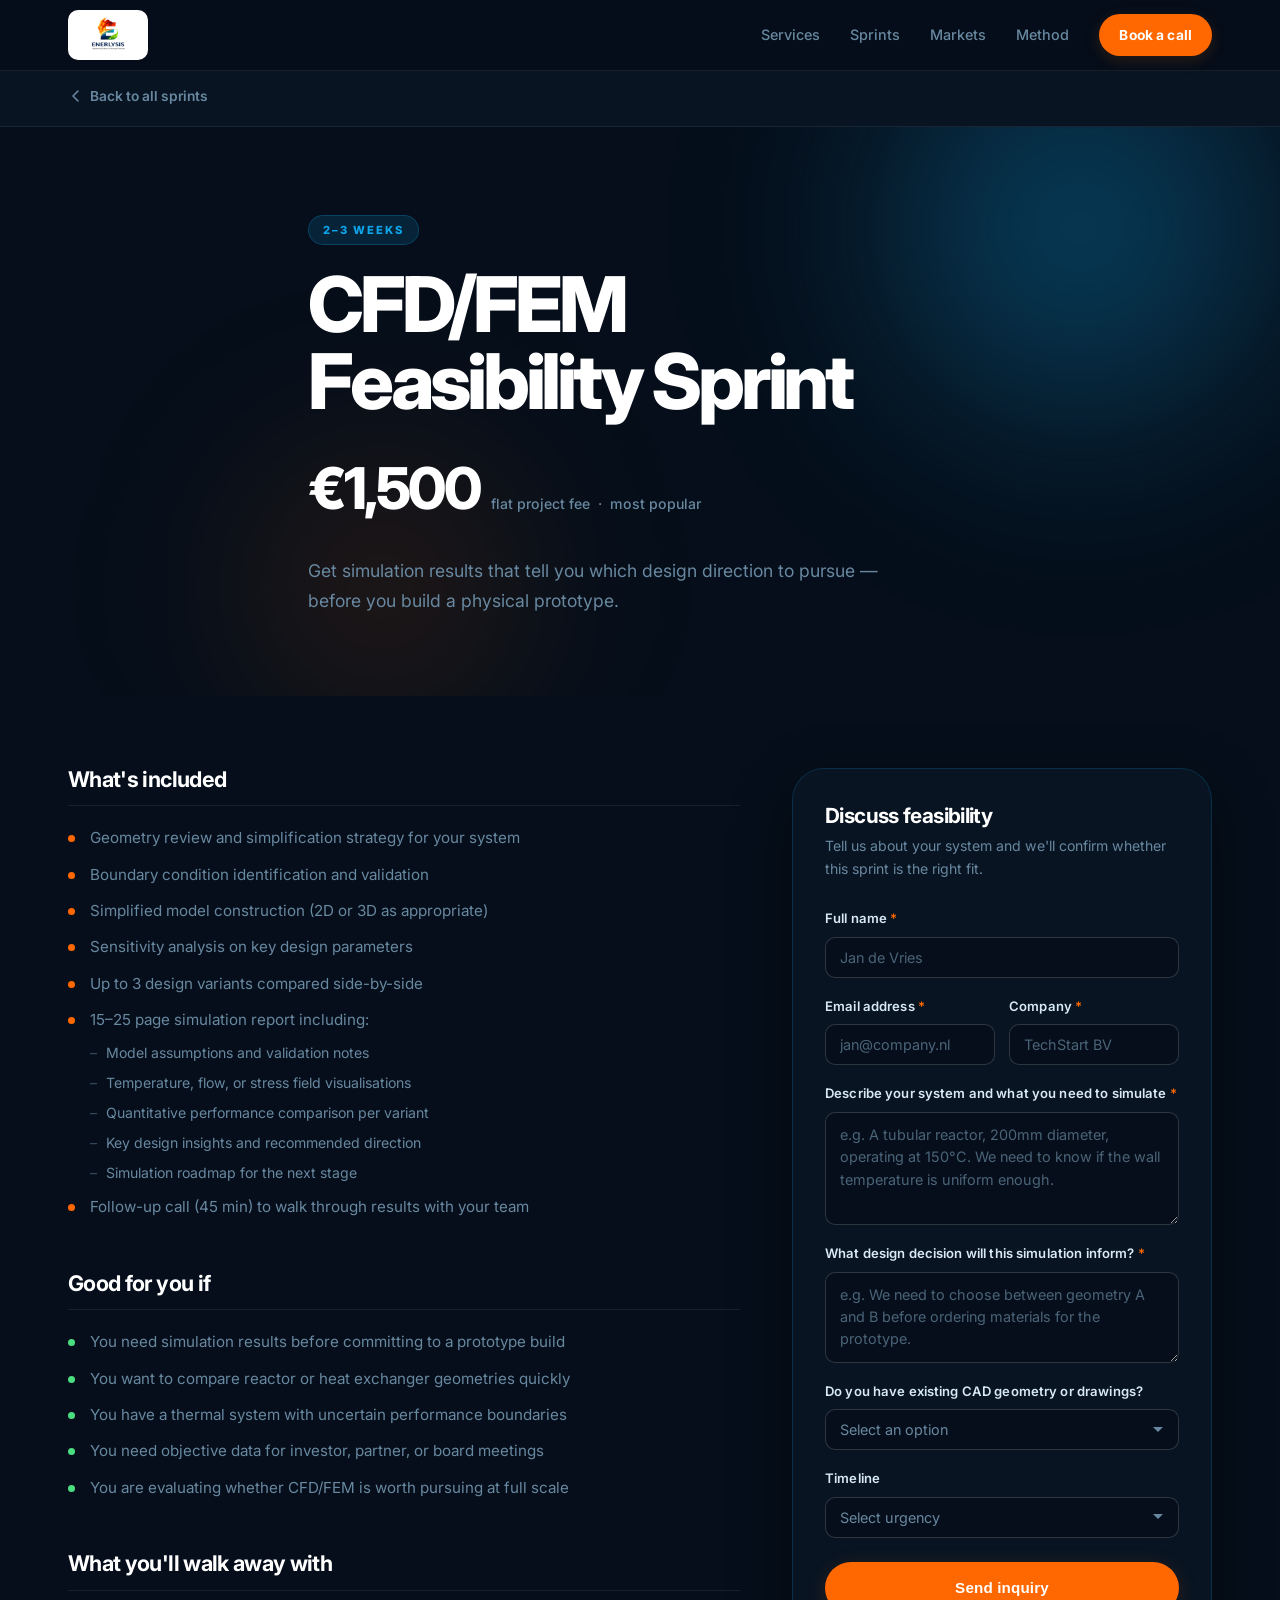
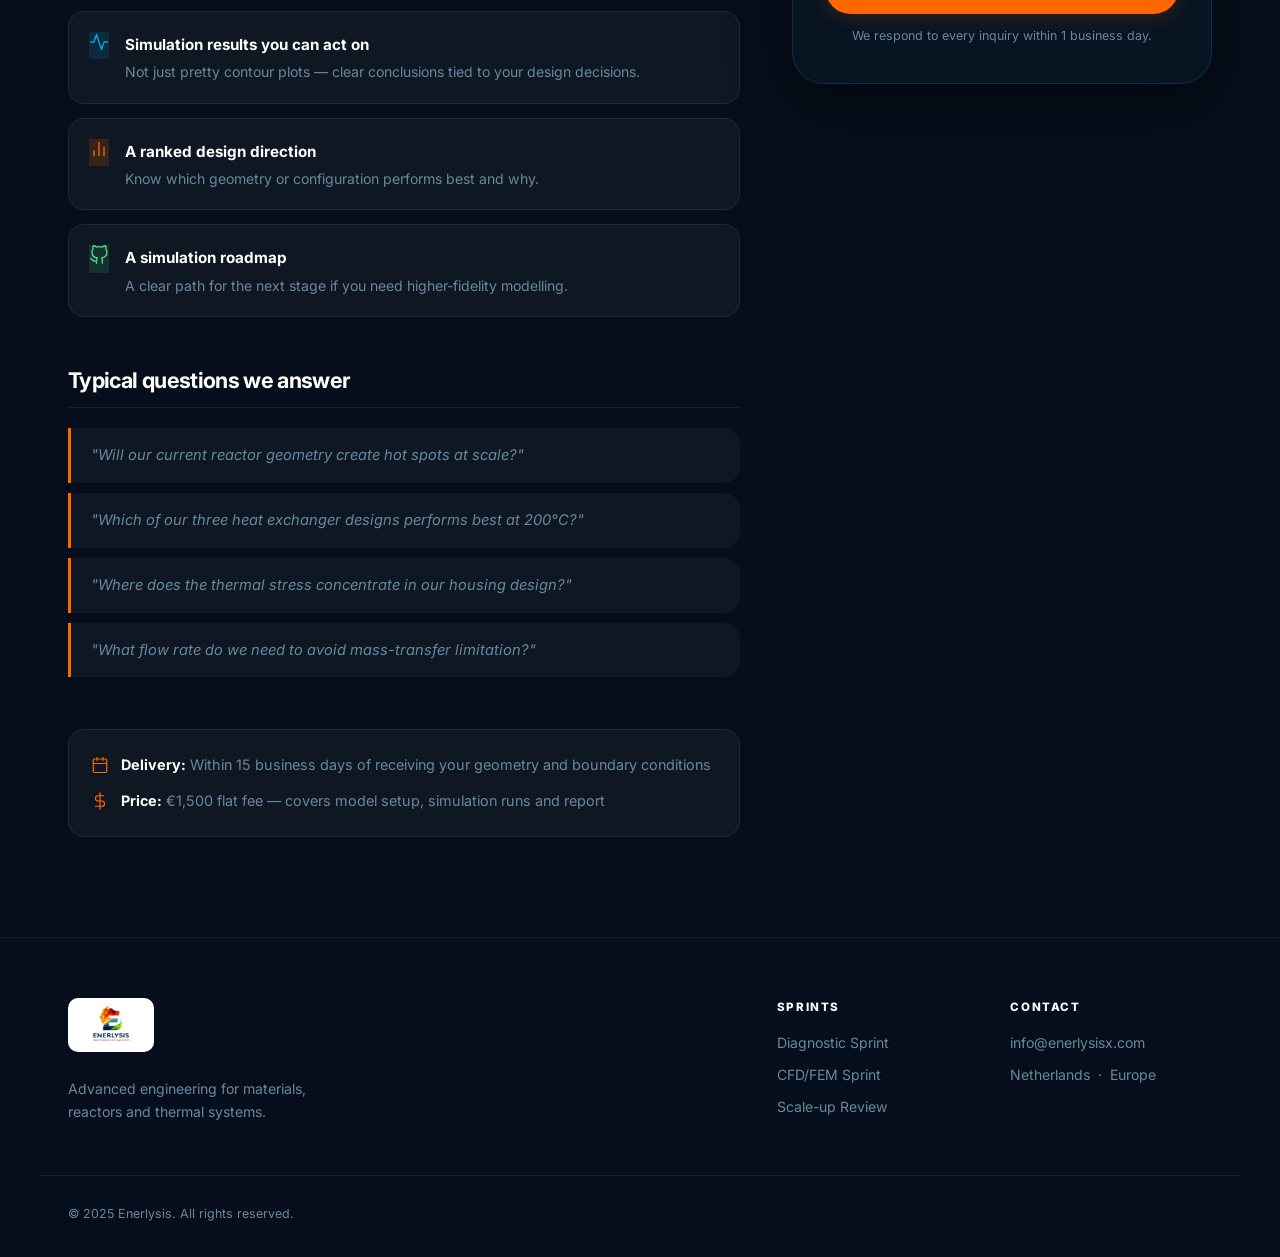
==== sprint-cfd-fem.html @ 2d47c00e "Add files via upload" ====
<!doctype html>
<html lang="en">
<head>
  <meta charset="utf-8" />
  <meta name="viewport" content="width=device-width, initial-scale=1" />
  <title>CFD/FEM Feasibility Sprint | Enerlysis</title>
  <meta name="description" content="A 2–3 week simulation sprint to evaluate your design before building a prototype. From €1,500." />
  <link rel="canonical" href="https://enerlysis.nl/sprint-cfd-fem.html" />
  <link rel="preconnect" href="https://fonts.googleapis.com">
  <link rel="preconnect" href="https://fonts.gstatic.com" crossorigin>
  <link href="https://fonts.googleapis.com/css2?family=Inter:wght@300;400;500;600;700;800;900&display=swap" rel="stylesheet">
  <link rel="stylesheet" href="styles.css" />
</head>
<body>

  <header class="site-header">
    <nav class="nav container" aria-label="Main navigation">
      <a class="brand" href="index.html" aria-label="Enerlysis home">
        <div class="brand-logo-wrap">
          <img src="logo.png" alt="Enerlysis" class="brand-logo">
        </div>
      </a>
      <button class="nav-toggle" aria-expanded="false" aria-controls="nav-links" aria-label="Toggle menu">
        <span></span><span></span><span></span>
      </button>
      <div class="nav-links" id="nav-links">
        <a href="index.html#services">Services</a>
        <a href="index.html#sprints">Sprints</a>
        <a href="index.html#markets">Markets</a>
        <a href="index.html#method">Method</a>
        <a class="nav-cta" href="index.html#contact">Book a call</a>
      </div>
    </nav>
  </header>

  <main>

    <div class="back-bar">
      <div class="container">
        <a href="index.html#sprints" class="back-link">
          <svg width="16" height="16" viewBox="0 0 16 16" fill="none" aria-hidden="true"><path d="M10 3L5 8l5 5" stroke="currentColor" stroke-width="1.6" stroke-linecap="round" stroke-linejoin="round"/></svg>
          Back to all sprints
        </a>
      </div>
    </div>

    <section class="sprint-hero sprint-hero--cosmic">
      <div class="sprint-hero-bg" aria-hidden="true">
        <div class="sh-blob sh-cosmic-main"></div>
        <div class="sh-blob sh-fire-soft"></div>
      </div>
      <div class="container sprint-hero-inner">
        <div class="sprint-badge sprint-badge--cosmic">2–3 weeks</div>
        <h1>CFD/FEM<br>Feasibility Sprint</h1>
        <div class="sprint-price-row">
          <span class="sprint-price">€1,500</span>
          <span class="sprint-price-note">flat project fee &nbsp;·&nbsp; most popular</span>
        </div>
        <p class="sprint-hero-sub">Get simulation results that tell you which design direction to pursue — before you build a physical prototype.</p>
      </div>
    </section>

    <section class="sprint-body">
      <div class="container sprint-layout">

        <div class="sprint-detail-col">

          <div class="detail-block">
            <h2>What's included</h2>
            <ul class="detail-list">
              <li>Geometry review and simplification strategy for your system</li>
              <li>Boundary condition identification and validation</li>
              <li>Simplified model construction (2D or 3D as appropriate)</li>
              <li>Sensitivity analysis on key design parameters</li>
              <li>Up to 3 design variants compared side-by-side</li>
              <li>15–25 page simulation report including:
                <ul class="detail-sub">
                  <li>Model assumptions and validation notes</li>
                  <li>Temperature, flow, or stress field visualisations</li>
                  <li>Quantitative performance comparison per variant</li>
                  <li>Key design insights and recommended direction</li>
                  <li>Simulation roadmap for the next stage</li>
                </ul>
              </li>
              <li>Follow-up call (45 min) to walk through results with your team</li>
            </ul>
          </div>

          <div class="detail-block">
            <h2>Good for you if</h2>
            <ul class="detail-list check-list">
              <li>You need simulation results before committing to a prototype build</li>
              <li>You want to compare reactor or heat exchanger geometries quickly</li>
              <li>You have a thermal system with uncertain performance boundaries</li>
              <li>You need objective data for investor, partner, or board meetings</li>
              <li>You are evaluating whether CFD/FEM is worth pursuing at full scale</li>
            </ul>
          </div>

          <div class="detail-block">
            <h2>What you'll walk away with</h2>
            <div class="outcome-cards">
              <div class="outcome-card">
                <div class="outcome-icon cosmic-icon">
                  <svg width="20" height="20" viewBox="0 0 24 24" fill="none" stroke="currentColor" stroke-width="1.6" stroke-linecap="round" stroke-linejoin="round"><polyline points="22 12 18 12 15 21 9 3 6 12 2 12"/></svg>
                </div>
                <div>
                  <strong>Simulation results you can act on</strong>
                  <p>Not just pretty contour plots — clear conclusions tied to your design decisions.</p>
                </div>
              </div>
              <div class="outcome-card">
                <div class="outcome-icon fire-icon">
                  <svg width="20" height="20" viewBox="0 0 24 24" fill="none" stroke="currentColor" stroke-width="1.6" stroke-linecap="round" stroke-linejoin="round"><path d="M18 20V10M12 20V4M6 20v-6"/></svg>
                </div>
                <div>
                  <strong>A ranked design direction</strong>
                  <p>Know which geometry or configuration performs best and why.</p>
                </div>
              </div>
              <div class="outcome-card">
                <div class="outcome-icon nature-icon">
                  <svg width="20" height="20" viewBox="0 0 24 24" fill="none" stroke="currentColor" stroke-width="1.6" stroke-linecap="round" stroke-linejoin="round"><path d="M9 19c-5 1.5-5-2.5-7-3m14 6v-3.87a3.37 3.37 0 00-.94-2.61c3.14-.35 6.44-1.54 6.44-7A5.44 5.44 0 0020 4.77 5.07 5.07 0 0019.91 1S18.73.65 16 2.48a13.38 13.38 0 00-7 0C6.27.65 5.09 1 5.09 1A5.07 5.07 0 005 4.77a5.44 5.44 0 00-1.5 3.78c0 5.42 3.3 6.61 6.44 7A3.37 3.37 0 009 18.13V22"/></svg>
                </div>
                <div>
                  <strong>A simulation roadmap</strong>
                  <p>A clear path for the next stage if you need higher-fidelity modelling.</p>
                </div>
              </div>
            </div>
          </div>

          <div class="detail-block">
            <h2>Typical questions we answer</h2>
            <div class="quote-list">
              <blockquote>"Will our current reactor geometry create hot spots at scale?"</blockquote>
              <blockquote>"Which of our three heat exchanger designs performs best at 200°C?"</blockquote>
              <blockquote>"Where does the thermal stress concentrate in our housing design?"</blockquote>
              <blockquote>"What flow rate do we need to avoid mass-transfer limitation?"</blockquote>
            </div>
          </div>

          <div class="detail-meta">
            <div class="meta-item">
              <svg width="18" height="18" viewBox="0 0 24 24" fill="none" stroke="currentColor" stroke-width="1.6" stroke-linecap="round" stroke-linejoin="round" aria-hidden="true"><rect x="3" y="4" width="18" height="18" rx="2" ry="2"/><line x1="16" y1="2" x2="16" y2="6"/><line x1="8" y1="2" x2="8" y2="6"/><line x1="3" y1="10" x2="21" y2="10"/></svg>
              <span><strong>Delivery:</strong> Within 15 business days of receiving your geometry and boundary conditions</span>
            </div>
            <div class="meta-item">
              <svg width="18" height="18" viewBox="0 0 24 24" fill="none" stroke="currentColor" stroke-width="1.6" stroke-linecap="round" stroke-linejoin="round" aria-hidden="true"><line x1="12" y1="1" x2="12" y2="23"/><path d="M17 5H9.5a3.5 3.5 0 000 7h5a3.5 3.5 0 010 7H6"/></svg>
              <span><strong>Price:</strong> €1,500 flat fee — covers model setup, simulation runs and report</span>
            </div>
          </div>

        </div>

        <aside class="sprint-form-col">
          <div class="form-card form-card--cosmic" id="form-anchor">
            <div class="form-card-head">
              <h2>Discuss feasibility</h2>
              <p>Tell us about your system and we'll confirm whether this sprint is the right fit.</p>
            </div>

            <form id="sprint-form" novalidate>
              <input type="hidden" name="access_key" value="">
              <input type="hidden" name="subject" value="Sprint Inquiry: CFD/FEM Feasibility Sprint — Enerlysis">
              <input type="hidden" name="sprint" value="CFD/FEM Feasibility Sprint (€1,500)">
              <input type="hidden" name="botcheck" value="" style="display:none">

              <div class="form-group">
                <label for="name">Full name <span class="req">*</span></label>
                <input type="text" id="name" name="name" required autocomplete="name" placeholder="Jan de Vries">
              </div>

              <div class="form-row">
                <div class="form-group">
                  <label for="email">Email address <span class="req">*</span></label>
                  <input type="email" id="email" name="email" required autocomplete="email" placeholder="jan@company.nl">
                </div>
                <div class="form-group">
                  <label for="company">Company <span class="req">*</span></label>
                  <input type="text" id="company" name="company" required autocomplete="organization" placeholder="TechStart BV">
                </div>
              </div>

              <div class="form-group">
                <label for="challenge">Describe your system and what you need to simulate <span class="req">*</span></label>
                <textarea id="challenge" name="challenge" rows="4" required placeholder="e.g. A tubular reactor, 200mm diameter, operating at 150°C. We need to know if the wall temperature is uniform enough."></textarea>
              </div>

              <div class="form-group">
                <label for="decision">What design decision will this simulation inform? <span class="req">*</span></label>
                <textarea id="decision" name="decision" rows="3" required placeholder="e.g. We need to choose between geometry A and B before ordering materials for the prototype."></textarea>
              </div>

              <div class="form-group">
                <label for="geometry">Do you have existing CAD geometry or drawings?</label>
                <select id="geometry" name="geometry">
                  <option value="">Select an option</option>
                  <option value="Yes, CAD files ready">Yes — CAD files ready to share</option>
                  <option value="Drawings only">Drawings or sketches only</option>
                  <option value="Concept stage">Concept stage, no geometry yet</option>
                </select>
              </div>

              <div class="form-group">
                <label for="timeline">Timeline</label>
                <select id="timeline" name="timeline">
                  <option value="">Select urgency</option>
                  <option value="ASAP">As soon as possible</option>
                  <option value="Within 1 month">Within 1 month</option>
                  <option value="1–3 months">1–3 months</option>
                  <option value="Just exploring">Just exploring options</option>
                </select>
              </div>

              <button type="submit" id="submit-btn" class="button primary form-submit-btn form-submit-btn--cosmic">Send inquiry</button>

              <p class="form-note">We respond to every inquiry within 1 business day.</p>
            </form>

            <div id="form-success" class="form-success" style="display:none">
              <div class="success-icon-wrap">
                <svg width="48" height="48" viewBox="0 0 48 48" fill="none" aria-hidden="true">
                  <circle cx="24" cy="24" r="24" fill="rgba(74,222,128,0.12)"/>
                  <path d="M14 24l8 8 12-14" stroke="#4ADE80" stroke-width="2.5" stroke-linecap="round" stroke-linejoin="round"/>
                </svg>
              </div>
              <h3>Message received!</h3>
              <p>Thank you for reaching out. We'll review your project and respond within 1 business day.</p>
              <p class="form-note">In the meantime, feel free to read more about <a href="index.html#method">how we work</a>.</p>
            </div>

            <div id="form-error" class="form-error" style="display:none">
              <p>Something went wrong sending your message. Please email us directly at <a href="mailto:info@enerlysisx.com">info@enerlysisx.com</a></p>
            </div>
          </div>
        </aside>

      </div>
    </section>

  </main>

  <footer class="footer">
    <div class="container footer-top">
      <div class="footer-brand-col">
        <a href="index.html" aria-label="Enerlysis home">
          <div class="footer-logo-wrap">
            <img src="logo.png" alt="Enerlysis" class="footer-logo">
          </div>
        </a>
        <p>Advanced engineering for materials,<br>reactors and thermal systems.</p>
      </div>
      <div class="footer-nav">
        <div>
          <p class="footer-title">Sprints</p>
          <a href="sprint-diagnostic.html">Diagnostic Sprint</a>
          <a href="sprint-cfd-fem.html">CFD/FEM Sprint</a>
          <a href="sprint-scaleup.html">Scale-up Review</a>
        </div>
        <div>
          <p class="footer-title">Contact</p>
          <a href="mailto:info@enerlysisx.com">info@enerlysisx.com</a>
          <span>Netherlands &nbsp;·&nbsp; Europe</span>
        </div>
      </div>
    </div>
    <div class="container footer-bottom">
      <span>© 2025 Enerlysis. All rights reserved.</span>
    </div>
  </footer>

  <script src="script.js"></script>
  <script src="form.js"></script>
</body>
</html>
---- styles.css ----
/* ============================================================
   ENERLYSIS — Design System
   Colors extracted from logo:
     Fire orange  #FF6800
     Cosmic blue  #0EA5E9
     Nature green #4ADE80
     Navy         #1A2B6B
   ============================================================ */

/* ===== Tokens ===== */
:root {
  /* Dark backgrounds */
  --bg:          #050E1A;
  --bg-soft:     #081422;
  --bg-card:     rgba(255,255,255,0.04);
  --bg-card-h:   rgba(255,255,255,0.07);

  /* Text */
  --text:        #D8E8F5;
  --text-muted:  #6888A0;
  --text-white:  #FFFFFF;

  /* Logo accent palette */
  --fire:        #FF6800;
  --fire-dim:    rgba(255,104,0,0.16);
  --fire-glow:   rgba(255,104,0,0.28);
  --cosmic:      #0EA5E9;
  --cosmic-dim:  rgba(14,165,233,0.14);
  --nature:      #4ADE80;
  --nature-dim:  rgba(74,222,128,0.13);
  --navy-accent: #5B7AE8;
  --navy-dim:    rgba(91,122,232,0.15);

  /* Borders */
  --border:      rgba(255,255,255,0.07);
  --border-h:    rgba(255,255,255,0.16);

  /* Light sections */
  --paper:       #F4F7FC;
  --ink:         #0D1E30;
  --ink-muted:   #4A607A;

  /* Shape */
  --r:           16px;
  --r-lg:        24px;
  --r-xl:        32px;
  --max:         1200px;
  --ease:        cubic-bezier(0.16,1,0.3,1);
  --dur:         0.22s;
  --shadow:      0 20px 60px rgba(0,0,0,0.4);
  --shadow-sm:   0 4px 20px rgba(0,0,0,0.28);
}

/* ===== Base ===== */
*, *::before, *::after { box-sizing: border-box; }
html { scroll-behavior: smooth; }
body {
  margin: 0;
  font-family: 'Inter', ui-sans-serif, system-ui, -apple-system, BlinkMacSystemFont, sans-serif;
  font-size: 16px;
  line-height: 1.65;
  color: var(--text);
  background: var(--bg);
  -webkit-font-smoothing: antialiased;
  -moz-osx-font-smoothing: grayscale;
}
a { color: inherit; text-decoration: none; cursor: pointer; }
img { max-width: 100%; height: auto; display: block; }
p, h1, h2, h3, h4 { margin-top: 0; }
p { color: var(--text-muted); }

/* ===== Layout ===== */
.container {
  max-width: var(--max);
  margin: 0 auto;
  padding: 0 28px;
}
.section { padding: 104px 0; }
.two-col {
  display: grid;
  grid-template-columns: 1fr 1fr;
  gap: 64px;
  align-items: center;
}
.align-start { align-items: flex-start; }

/* ===== Typography ===== */
h1 {
  font-size: clamp(2.6rem, 6vw, 5rem);
  font-weight: 800;
  line-height: 1.0;
  letter-spacing: -0.055em;
  color: var(--text-white);
  margin-bottom: 22px;
}
h2 {
  font-size: clamp(1.75rem, 4vw, 2.9rem);
  font-weight: 700;
  line-height: 1.1;
  letter-spacing: -0.04em;
  color: var(--text-white);
  margin-bottom: 16px;
}
h3 {
  font-size: 1.1rem;
  font-weight: 600;
  line-height: 1.3;
  letter-spacing: -0.02em;
  color: var(--text-white);
  margin-bottom: 10px;
}
.ink-heading { color: var(--ink) !important; }
.ink-muted   { color: var(--ink-muted) !important; }
.eyebrow {
  display: inline-block;
  font-size: 0.7rem;
  font-weight: 800;
  text-transform: uppercase;
  letter-spacing: 0.2em;
  color: var(--fire);
  margin-bottom: 18px;
}
.eyebrow-ink { color: var(--navy-accent) !important; }
.lead {
  font-size: 1.08rem;
  color: var(--text-muted);
  line-height: 1.75;
  max-width: 540px;
}
.small-lead { font-size: 1rem; }
.section-head { max-width: 680px; margin-bottom: 56px; }
.section-head.narrow {
  max-width: 540px;
  text-align: center;
  margin-left: auto;
  margin-right: auto;
}
.section-sub { color: var(--text-muted); font-size: 1.02rem; margin-top: 8px; }
.rich-text p { font-size: 1.04rem; line-height: 1.8; }
.rich-text p + p { margin-top: 18px; }

/* ===== Header ===== */
.site-header {
  position: sticky;
  top: 0;
  z-index: 100;
  background: rgba(5,14,26,0.88);
  backdrop-filter: blur(20px);
  -webkit-backdrop-filter: blur(20px);
  border-bottom: 1px solid var(--border);
  transition: box-shadow var(--dur) var(--ease);
}
.nav {
  min-height: 70px;
  display: flex;
  align-items: center;
  justify-content: space-between;
  gap: 20px;
}
.brand { display: inline-flex; align-items: center; }
.brand-logo-wrap {
  background: #fff;
  border-radius: 10px;
  padding: 5px 10px;
  display: flex;
  align-items: center;
  transition: opacity var(--dur) var(--ease);
}
.brand-logo-wrap:hover { opacity: 0.88; }
.brand-logo { height: 40px; width: auto; object-fit: contain; }
.nav-links {
  display: flex;
  align-items: center;
  gap: 30px;
  font-size: 0.9rem;
  font-weight: 500;
}
.nav-links a { color: var(--text-muted); transition: color var(--dur); }
.nav-links a:hover { color: var(--text-white); }
.nav-cta {
  background: var(--fire) !important;
  color: #fff !important;
  padding: 10px 20px;
  border-radius: 999px;
  font-weight: 700;
  font-size: 0.86rem;
  letter-spacing: 0.01em;
  transition: background var(--dur) var(--ease), transform var(--dur) var(--ease), box-shadow var(--dur) var(--ease) !important;
  box-shadow: 0 4px 16px var(--fire-dim);
}
.nav-cta:hover {
  background: #ff8830 !important;
  transform: translateY(-1px) !important;
  box-shadow: 0 8px 28px var(--fire-glow) !important;
}
.nav-toggle {
  display: none;
  flex-direction: column;
  gap: 5px;
  background: none;
  border: 1px solid var(--border);
  border-radius: 8px;
  padding: 10px 12px;
  cursor: pointer;
}
.nav-toggle span {
  display: block;
  width: 20px;
  height: 1.5px;
  background: var(--text);
  border-radius: 2px;
  transition: var(--dur) var(--ease);
}

/* ===== Buttons ===== */
.button {
  display: inline-flex;
  align-items: center;
  justify-content: center;
  min-height: 50px;
  padding: 0 26px;
  border-radius: 999px;
  font-weight: 700;
  font-size: 0.92rem;
  letter-spacing: 0.01em;
  transition: all var(--dur) var(--ease);
  white-space: nowrap;
  cursor: pointer;
  border: none;
}
.button.primary {
  background: var(--fire);
  color: #fff;
  box-shadow: 0 4px 20px var(--fire-dim);
}
.button.primary:hover {
  background: #ff8830;
  transform: translateY(-2px);
  box-shadow: 0 10px 36px var(--fire-glow);
}
.button.ghost {
  border: 1px solid var(--border-h);
  color: var(--text);
  background: transparent;
}
.button.ghost:hover {
  border-color: var(--fire);
  color: var(--fire);
  transform: translateY(-2px);
}
.outline-btn {
  display: inline-flex;
  align-items: center;
  justify-content: center;
  min-height: 44px;
  padding: 0 20px;
  border-radius: 999px;
  font-weight: 600;
  font-size: 0.88rem;
  border: 1px solid var(--border-h);
  color: var(--text);
  background: transparent;
  transition: all var(--dur) var(--ease);
  cursor: pointer;
  margin-top: auto;
}
.outline-btn:hover {
  border-color: var(--fire);
  color: var(--fire);
  transform: translateY(-1px);
}
.white-btn {
  display: inline-flex;
  align-items: center;
  justify-content: center;
  min-height: 44px;
  padding: 0 20px;
  border-radius: 999px;
  font-weight: 700;
  font-size: 0.88rem;
  background: rgba(255,255,255,0.18);
  border: 1px solid rgba(255,255,255,0.35);
  color: #fff;
  transition: all var(--dur) var(--ease);
  cursor: pointer;
  margin-top: auto;
}
.white-btn:hover {
  background: rgba(255,255,255,0.28);
  transform: translateY(-1px);
}

/* ===== HERO ===== */
.hero {
  position: relative;
  padding-top: 120px;
  padding-bottom: 100px;
  overflow: hidden;
}
.hero-bg {
  position: absolute;
  inset: 0;
  pointer-events: none;
  overflow: hidden;
}
/* Ambient blobs */
.blob {
  position: absolute;
  border-radius: 50%;
  filter: blur(100px);
  animation: drift 14s ease-in-out infinite;
}
.blob-fire {
  width: 640px; height: 640px;
  background: radial-gradient(circle, rgba(255,104,0,0.55) 0%, transparent 68%);
  top: -260px; right: -80px;
  animation-delay: 0s;
}
.blob-cosmic {
  width: 520px; height: 520px;
  background: radial-gradient(circle, rgba(14,165,233,0.35) 0%, transparent 68%);
  bottom: -160px; right: 18%;
  animation-delay: -5s;
}
.blob-nature {
  width: 420px; height: 420px;
  background: radial-gradient(circle, rgba(74,222,128,0.22) 0%, transparent 68%);
  top: 30%; left: -140px;
  animation-delay: -9s;
}
@keyframes drift {
  0%,100% { transform: translate(0,0) scale(1); }
  33%      { transform: translate(28px,-18px) scale(1.04); }
  66%      { transform: translate(-18px,14px) scale(0.97); }
}
/* Subtle grid overlay */
.hero-grid-lines {
  position: absolute;
  inset: 0;
  background-image:
    linear-gradient(rgba(255,255,255,0.025) 1px, transparent 1px),
    linear-gradient(90deg, rgba(255,255,255,0.025) 1px, transparent 1px);
  background-size: 60px 60px;
  mask-image: radial-gradient(ellipse at 60% 40%, black 30%, transparent 75%);
}
.hero-layout {
  display: grid;
  grid-template-columns: 1.12fr 0.88fr;
  gap: 72px;
  align-items: center;
  position: relative;
  z-index: 1;
}
.hero-copy { padding-bottom: 20px; }
.hero-actions {
  display: flex;
  flex-wrap: wrap;
  gap: 12px;
  margin: 36px 0 30px;
}
.trust-strip { display: flex; flex-wrap: wrap; gap: 18px; }
.trust-item {
  display: flex;
  align-items: center;
  gap: 7px;
  font-size: 0.8rem;
  font-weight: 500;
  color: var(--text-muted);
}

/* Hero Panel */
.hero-panel {
  border: 1px solid var(--border);
  border-radius: var(--r-xl);
  padding: 14px;
  background: linear-gradient(155deg,rgba(255,255,255,0.06),rgba(255,255,255,0.02));
  backdrop-filter: blur(12px);
  -webkit-backdrop-filter: blur(12px);
  box-shadow: var(--shadow);
}
.panel-row {
  display: grid;
  grid-template-columns: 1fr 1fr;
  gap: 10px;
  margin-top: 10px;
}
.panel-card {
  border-radius: 20px;
  padding: 26px 22px;
  border: 1px solid var(--border);
  background: var(--bg-card);
  transition: all var(--dur) var(--ease);
}
.panel-card:hover {
  background: var(--bg-card-h);
  border-color: var(--border-h);
}
.panel-card.large {
  min-height: 270px;
  display: flex;
  flex-direction: column;
  justify-content: flex-end;
  background: linear-gradient(135deg,rgba(255,104,0,0.2) 0%,rgba(14,165,233,0.08) 60%,rgba(255,255,255,0.03) 100%);
  border-color: rgba(255,104,0,0.22);
}
.panel-num {
  display: block;
  font-size: 0.68rem;
  font-weight: 800;
  letter-spacing: 0.18em;
  text-transform: uppercase;
  color: var(--fire);
  margin-bottom: 14px;
}
.panel-card h3 {
  font-size: 1.45rem;
  font-weight: 700;
  letter-spacing: -0.03em;
  color: var(--text-white);
  margin-bottom: 8px;
}
.panel-card p { font-size: 0.88rem; line-height: 1.55; margin: 0; }

/* ===== Problem ===== */
.problem { background: var(--paper); }
.problem h2 { color: var(--ink); }

/* ===== Services ===== */
.service-grid {
  display: grid;
  grid-template-columns: repeat(4,1fr);
  gap: 14px;
}
.service-card {
  border: 1px solid var(--border);
  border-radius: var(--r);
  padding: 28px 22px;
  background: var(--bg-card);
  display: flex;
  flex-direction: column;
  transition: all var(--dur) var(--ease);
}
.service-card:hover {
  background: var(--bg-card-h);
  border-color: var(--border-h);
  transform: translateY(-4px);
  box-shadow: 0 14px 40px rgba(0,0,0,0.35);
}
.service-icon {
  width: 46px; height: 46px;
  border-radius: 12px;
  display: grid;
  place-items: center;
  margin-bottom: 18px;
  flex-shrink: 0;
}
.fire-icon   { background: var(--fire-dim);   color: var(--fire); }
.cosmic-icon { background: var(--cosmic-dim); color: var(--cosmic); }
.nature-icon { background: var(--nature-dim); color: var(--nature); }
.navy-icon   { background: var(--navy-dim);   color: var(--navy-accent); }
.service-card p { font-size: 0.9rem; line-height: 1.6; margin: 0; }

/* ===== Alt Background ===== */
.alt { background: var(--bg-soft); }

/* ===== Pricing ===== */
.pricing-grid {
  display: grid;
  grid-template-columns: repeat(3,1fr);
  gap: 16px;
  align-items: start;
}
.price-card {
  border: 1px solid var(--border);
  border-radius: var(--r-lg);
  padding: 32px 28px;
  background: var(--bg-card);
  display: flex;
  flex-direction: column;
  min-height: 500px;
  position: relative;
  transition: all var(--dur) var(--ease);
}
.price-card:hover {
  border-color: var(--border-h);
  transform: translateY(-4px);
  box-shadow: var(--shadow);
}
.price-card.featured {
  background: linear-gradient(148deg, #FF6800 0%, #e04a00 55%, #b83800 100%);
  border-color: transparent;
  transform: translateY(-14px);
  box-shadow: 0 28px 72px rgba(255,104,0,0.38);
}
.price-card.featured:hover { transform: translateY(-18px); }
.featured-badge {
  position: absolute;
  top: -13px;
  left: 50%;
  transform: translateX(-50%);
  background: var(--text-white);
  color: var(--fire);
  font-size: 0.68rem;
  font-weight: 800;
  text-transform: uppercase;
  letter-spacing: 0.1em;
  padding: 5px 14px;
  border-radius: 999px;
  white-space: nowrap;
  box-shadow: 0 4px 12px rgba(0,0,0,0.2);
}
.price-timeline {
  font-size: 0.7rem;
  font-weight: 800;
  text-transform: uppercase;
  letter-spacing: 0.16em;
  color: var(--fire);
  margin-bottom: 10px;
}
.price-card.featured .price-timeline { color: rgba(255,255,255,0.65); }
.price-card h3 { color: var(--text-white); font-size: 1.15rem; font-weight: 700; margin-bottom: 6px; }
.price-card.featured h3 { color: #fff; }
.price-amount {
  font-size: 2.1rem;
  font-weight: 800;
  letter-spacing: -0.05em;
  color: var(--text-white);
  margin: 18px 0;
}
.price-amount span { font-size: 0.88rem; font-weight: 400; opacity: 0.55; letter-spacing: 0; }
.price-card.featured .price-amount { color: #fff; }
.price-list { list-style: none; padding: 0; margin: 0 0 24px; flex: 1; }
.price-list li {
  font-size: 0.9rem;
  color: var(--text-muted);
  padding-left: 18px;
  margin-bottom: 11px;
  position: relative;
  line-height: 1.45;
}
.price-list li::before {
  content: '';
  position: absolute;
  left: 0;
  top: 8px;
  width: 6px; height: 6px;
  border-radius: 50%;
  background: var(--fire);
}
.price-card.featured .price-list li { color: rgba(255,255,255,0.82); }
.price-card.featured .price-list li::before { background: rgba(255,255,255,0.55); }

/* ===== Markets ===== */
.tag-cloud { display: flex; flex-wrap: wrap; gap: 10px; }
.tag-cloud span {
  display: inline-block;
  border: 1px solid var(--border);
  border-radius: 999px;
  padding: 8px 16px;
  font-size: 0.86rem;
  font-weight: 500;
  color: var(--text-muted);
  background: var(--bg-card);
  transition: all var(--dur) var(--ease);
  cursor: default;
}
.tag-cloud span:hover {
  border-color: var(--fire);
  color: var(--fire);
  background: var(--fire-dim);
}

/* ===== Method ===== */
.steps-grid {
  display: grid;
  grid-template-columns: repeat(4,1fr);
  gap: 14px;
}
.step {
  border: 1px solid var(--border);
  border-radius: var(--r);
  padding: 28px 22px;
  background: var(--bg-card);
  transition: all var(--dur) var(--ease);
}
.step:hover {
  border-color: var(--border-h);
  background: var(--bg-card-h);
  transform: translateY(-3px);
}
.step-num-circle {
  width: 44px; height: 44px;
  border-radius: 50%;
  background: var(--fire-dim);
  border: 1px solid rgba(255,104,0,0.28);
  display: grid;
  place-items: center;
  margin-bottom: 20px;
}
.step-num-circle span { color: var(--fire); font-weight: 800; font-size: 0.88rem; }
.step h3 { font-size: 1rem; color: var(--text-white); margin-bottom: 10px; }
.step p  { font-size: 0.88rem; line-height: 1.6; margin: 0; }

/* ===== Case Study ===== */
.case-study { background: var(--paper); }
.case-layout {
  display: grid;
  grid-template-columns: 1fr 1fr;
  gap: 56px;
  align-items: center;
}
.case-card {
  background: #fff;
  border: 1px solid rgba(0,0,0,0.07);
  border-radius: var(--r-lg);
  padding: 36px 32px;
  box-shadow: 0 8px 40px rgba(0,0,0,0.08);
}
.case-tag {
  display: inline-block;
  font-size: 0.68rem;
  font-weight: 800;
  text-transform: uppercase;
  letter-spacing: 0.14em;
  color: var(--fire);
  background: rgba(255,104,0,0.1);
  padding: 5px 12px;
  border-radius: 999px;
  margin-bottom: 18px;
}
.case-card h3 { font-size: 1.1rem; margin-bottom: 12px; }
.case-card p  { font-size: 0.92rem; line-height: 1.7; }
.case-link {
  display: inline-block;
  margin-top: 16px;
  color: var(--fire);
  font-weight: 700;
  font-size: 0.92rem;
  transition: transform var(--dur) var(--ease);
}
.case-link:hover { transform: translateX(5px); }

/* ===== Contact ===== */
.contact-section { background: var(--paper); }
.contact-box {
  display: grid;
  grid-template-columns: 1fr auto;
  gap: 56px;
  align-items: center;
  background: #fff;
  border: 1px solid rgba(0,0,0,0.07);
  border-radius: var(--r-xl);
  padding: 56px 52px;
  box-shadow: 0 12px 56px rgba(0,0,0,0.09);
}
.contact-cta {
  display: flex;
  flex-direction: column;
  align-items: center;
  gap: 14px;
  flex-shrink: 0;
}
.microcopy {
  font-size: 0.8rem;
  color: var(--ink-muted);
  text-align: center;
  margin: 0;
  white-space: nowrap;
}

/* ===== Footer ===== */
.footer {
  background: var(--bg);
  border-top: 1px solid var(--border);
  padding: 60px 0 32px;
}
.footer-top {
  display: grid;
  grid-template-columns: 1.5fr 1fr;
  gap: 56px;
  padding-bottom: 48px;
  border-bottom: 1px solid var(--border);
}
.footer-logo-wrap {
  display: inline-flex;
  background: #fff;
  border-radius: 10px;
  padding: 5px 10px;
  margin-bottom: 16px;
}
.footer-logo { height: 44px; width: auto; object-fit: contain; }
.footer-brand-col p { font-size: 0.88rem; color: var(--text-muted); margin: 0; }
.footer-nav {
  display: grid;
  grid-template-columns: 1fr 1fr;
  gap: 32px;
}
.footer-title {
  font-size: 0.72rem;
  font-weight: 800;
  text-transform: uppercase;
  letter-spacing: 0.14em;
  color: var(--text-white);
  margin-bottom: 14px;
}
.footer a, .footer-nav span {
  display: block;
  font-size: 0.88rem;
  color: var(--text-muted);
  margin-bottom: 9px;
  transition: color var(--dur);
}
.footer a:hover { color: var(--fire); }
.footer-bottom {
  padding-top: 28px;
  display: flex;
  align-items: center;
  justify-content: space-between;
}
.footer-bottom span { font-size: 0.78rem; color: var(--text-muted); }

/* ===== Responsive: 1024px ===== */
@media (max-width: 1024px) {
  .service-grid  { grid-template-columns: repeat(2,1fr); }
  .steps-grid    { grid-template-columns: repeat(2,1fr); }
  .pricing-grid  { grid-template-columns: 1fr; max-width: 400px; margin: 0 auto; }
  .price-card.featured { transform: none; }
  .price-card.featured:hover { transform: translateY(-4px); }
}

/* ===== Responsive: 900px ===== */
@media (max-width: 900px) {
  .section { padding: 72px 0; }
  .hero { padding-top: 80px; padding-bottom: 72px; }
  .hero-layout, .two-col, .case-layout { grid-template-columns: 1fr; }
  .hero-copy { padding-bottom: 0; }
  .contact-box { grid-template-columns: 1fr; gap: 36px; padding: 40px 32px; }
  .footer-top { grid-template-columns: 1fr; }

  /* Mobile nav */
  .nav-toggle { display: flex; }
  .nav-links {
    display: none;
    position: absolute;
    top: 70px; left: 0; right: 0;
    flex-direction: column;
    align-items: flex-start;
    padding: 20px 28px 28px;
    background: var(--bg);
    border-bottom: 1px solid var(--border);
    z-index: 90;
    gap: 18px;
  }
  .nav-links.open { display: flex; }
  .panel-row { grid-template-columns: 1fr; }
}

/* ===== Responsive: 640px ===== */
@media (max-width: 640px) {
  .container { padding: 0 18px; }
  h1 { font-size: 2.4rem; }
  h2 { font-size: 1.75rem; }
  .hero { padding-top: 64px; }
  .hero-actions { flex-direction: column; }
  .button { width: 100%; }
  .service-grid { grid-template-columns: 1fr; }
  .steps-grid   { grid-template-columns: 1fr; }
  .contact-box  { padding: 32px 22px; }
  .section-head { margin-bottom: 38px; }
  .footer-nav   { grid-template-columns: 1fr; }
}

/* ============================================================
   SPRINT DETAIL PAGES
   ============================================================ */

/* Back bar */
.back-bar {
  background: var(--bg-soft);
  border-bottom: 1px solid var(--border);
  padding: 14px 0;
}
.back-link {
  display: inline-flex;
  align-items: center;
  gap: 6px;
  font-size: 0.86rem;
  font-weight: 600;
  color: var(--text-muted);
  transition: color var(--dur) var(--ease);
}
.back-link:hover { color: var(--fire); }

/* Sprint hero */
.sprint-hero {
  position: relative;
  padding: 88px 0 80px;
  overflow: hidden;
}
.sprint-hero-bg {
  position: absolute;
  inset: 0;
  pointer-events: none;
  overflow: hidden;
}
.sh-blob {
  position: absolute;
  border-radius: 50%;
  filter: blur(90px);
  animation: drift 16s ease-in-out infinite;
}
.sh-fire       { width:520px; height:520px; background: radial-gradient(circle,rgba(255,104,0,0.45) 0%,transparent 70%); top:-160px; right:-60px; }
.sh-cosmic     { width:400px; height:400px; background: radial-gradient(circle,rgba(14,165,233,0.25) 0%,transparent 70%); bottom:-100px; left:10%; animation-delay:-6s; }
.sh-cosmic-main{ width:560px; height:560px; background: radial-gradient(circle,rgba(14,165,233,0.42) 0%,transparent 70%); top:-180px; right:-80px; }
.sh-fire-soft  { width:380px; height:380px; background: radial-gradient(circle,rgba(255,104,0,0.2) 0%,transparent 70%);  bottom:-80px; left:15%; animation-delay:-7s; }
.sh-nature-main{ width:540px; height:540px; background: radial-gradient(circle,rgba(74,222,128,0.35) 0%,transparent 70%); top:-160px; right:-60px; }
.sh-cosmic-soft{ width:360px; height:360px; background: radial-gradient(circle,rgba(14,165,233,0.18) 0%,transparent 70%); bottom:-80px; left:20%; animation-delay:-8s; }

.sprint-hero-inner {
  position: relative;
  z-index: 1;
  max-width: 720px;
}
.sprint-badge {
  display: inline-block;
  font-size: 0.7rem;
  font-weight: 800;
  text-transform: uppercase;
  letter-spacing: 0.18em;
  color: var(--fire);
  background: var(--fire-dim);
  border: 1px solid rgba(255,104,0,0.25);
  padding: 5px 14px;
  border-radius: 999px;
  margin-bottom: 22px;
}
.sprint-badge--cosmic { color: var(--cosmic); background: var(--cosmic-dim); border-color: rgba(14,165,233,0.25); }
.sprint-badge--nature { color: var(--nature); background: var(--nature-dim); border-color: rgba(74,222,128,0.25); }

.sprint-hero h1 { margin-bottom: 20px; }
.sprint-price-row {
  display: flex;
  align-items: baseline;
  gap: 12px;
  margin-bottom: 20px;
}
.sprint-price {
  font-size: clamp(2.4rem, 5vw, 3.6rem);
  font-weight: 800;
  letter-spacing: -0.05em;
  color: var(--text-white);
}
.sprint-price-note {
  font-size: 0.88rem;
  color: var(--text-muted);
  font-weight: 500;
}
.sprint-hero-sub {
  font-size: 1.1rem;
  color: var(--text-muted);
  line-height: 1.7;
  max-width: 600px;
  margin: 0;
}

/* Sprint body layout */
.sprint-body { padding: 72px 0 100px; }
.sprint-layout {
  display: grid;
  grid-template-columns: 1fr 420px;
  gap: 52px;
  align-items: start;
}

/* Detail column */
.sprint-detail-col { display: flex; flex-direction: column; gap: 52px; }
.detail-block h2 {
  font-size: 1.35rem;
  font-weight: 700;
  letter-spacing: -0.03em;
  color: var(--text-white);
  margin-bottom: 20px;
  padding-bottom: 14px;
  border-bottom: 1px solid var(--border);
}
.detail-list {
  list-style: none;
  padding: 0;
  margin: 0;
  display: flex;
  flex-direction: column;
  gap: 12px;
}
.detail-list > li {
  position: relative;
  padding-left: 22px;
  color: var(--text-muted);
  font-size: 0.95rem;
  line-height: 1.6;
}
.detail-list > li::before {
  content: '';
  position: absolute;
  left: 0;
  top: 9px;
  width: 7px; height: 7px;
  border-radius: 50%;
  background: var(--fire);
  flex-shrink: 0;
}
.detail-list.check-list > li::before {
  content: '';
  width: 7px; height: 7px;
  background: var(--nature);
  border-radius: 50%;
}
.detail-sub {
  list-style: none;
  padding: 0;
  margin: 10px 0 0 0;
  display: flex;
  flex-direction: column;
  gap: 8px;
}
.detail-sub li {
  position: relative;
  padding-left: 16px;
  color: var(--text-muted);
  font-size: 0.88rem;
  line-height: 1.55;
}
.detail-sub li::before {
  content: '–';
  position: absolute;
  left: 0;
  color: var(--text-muted);
  opacity: 0.5;
}

/* Outcome cards */
.outcome-cards {
  display: flex;
  flex-direction: column;
  gap: 14px;
}
.outcome-card {
  display: flex;
  gap: 16px;
  align-items: flex-start;
  border: 1px solid var(--border);
  border-radius: var(--r);
  padding: 20px 20px;
  background: var(--bg-card);
  transition: all var(--dur) var(--ease);
}
.outcome-card:hover {
  background: var(--bg-card-h);
  border-color: var(--border-h);
}
.outcome-card .service-icon {
  flex-shrink: 0;
  margin-bottom: 0;
  width: 40px; height: 40px;
}
.outcome-card strong {
  display: block;
  font-size: 0.95rem;
  font-weight: 700;
  color: var(--text-white);
  margin-bottom: 4px;
}
.outcome-card p {
  font-size: 0.88rem;
  line-height: 1.55;
  margin: 0;
}

/* Quote list */
.quote-list {
  display: flex;
  flex-direction: column;
  gap: 10px;
}
blockquote {
  margin: 0;
  padding: 16px 20px 16px 20px;
  border-left: 3px solid var(--fire);
  background: var(--bg-card);
  border-radius: 0 var(--r) var(--r) 0;
  font-size: 0.92rem;
  font-style: italic;
  color: var(--text-muted);
  line-height: 1.55;
}

/* Meta info */
.detail-meta {
  display: flex;
  flex-direction: column;
  gap: 14px;
  border: 1px solid var(--border);
  border-radius: var(--r);
  padding: 24px 22px;
  background: var(--bg-card);
}
.meta-item {
  display: flex;
  align-items: flex-start;
  gap: 12px;
  color: var(--text-muted);
  font-size: 0.9rem;
  line-height: 1.5;
}
.meta-item svg { flex-shrink: 0; margin-top: 2px; color: var(--fire); }
.meta-item strong { color: var(--text-white); }

/* Form column */
.sprint-form-col { position: sticky; top: 88px; }
.form-card {
  border: 1px solid var(--border);
  border-radius: var(--r-xl);
  padding: 36px 32px;
  background: var(--bg-soft);
  box-shadow: var(--shadow);
}
.form-card--cosmic { border-color: rgba(14,165,233,0.18); }
.form-card--nature  { border-color: rgba(74,222,128,0.15); }

.form-card-head { margin-bottom: 28px; }
.form-card-head h2 {
  font-size: 1.3rem;
  font-weight: 700;
  color: var(--text-white);
  margin-bottom: 6px;
  letter-spacing: -0.03em;
}
.form-card-head p { font-size: 0.88rem; margin: 0; }

/* Form elements */
.form-group {
  display: flex;
  flex-direction: column;
  gap: 7px;
  margin-bottom: 18px;
}
.form-row {
  display: grid;
  grid-template-columns: 1fr 1fr;
  gap: 14px;
}
label {
  font-size: 0.82rem;
  font-weight: 600;
  color: var(--text);
  letter-spacing: 0.01em;
}
.req { color: var(--fire); }
input[type="text"],
input[type="email"],
textarea,
select {
  width: 100%;
  background: var(--bg);
  border: 1px solid var(--border-h);
  border-radius: 10px;
  padding: 11px 14px;
  font-family: inherit;
  font-size: 0.9rem;
  color: var(--text-white);
  outline: none;
  transition: border-color var(--dur) var(--ease), box-shadow var(--dur) var(--ease);
  appearance: none;
  -webkit-appearance: none;
}
input::placeholder,
textarea::placeholder { color: var(--text-muted); opacity: 0.7; }
input:focus,
textarea:focus,
select:focus {
  border-color: var(--fire);
  box-shadow: 0 0 0 3px var(--fire-dim);
}
textarea { resize: vertical; min-height: 90px; line-height: 1.55; }
select {
  background-image: url("data:image/svg+xml,%3Csvg xmlns='http://www.w3.org/2000/svg' width='12' height='12' viewBox='0 0 12 12'%3E%3Cpath fill='%236888A0' d='M6 8L1 3h10z'/%3E%3C/svg%3E");
  background-repeat: no-repeat;
  background-position: right 14px center;
  padding-right: 36px;
  cursor: pointer;
  color: var(--text-muted);
}
select:focus { color: var(--text-white); }

.form-submit-btn {
  width: 100%;
  margin-top: 6px;
  min-height: 52px;
  font-size: 0.95rem;
}
.form-submit-btn--cosmic { background: var(--cosmic); box-shadow: 0 4px 20px var(--cosmic-dim); }
.form-submit-btn--cosmic:hover { background: #38bdf8; box-shadow: 0 10px 32px rgba(14,165,233,0.35); }
.form-submit-btn--nature  { background: #16a34a; box-shadow: 0 4px 20px rgba(22,163,74,0.25); }
.form-submit-btn--nature:hover { background: #15803d; box-shadow: 0 10px 32px rgba(22,163,74,0.35); }
button:disabled { opacity: 0.6; cursor: not-allowed; transform: none !important; }

.form-note {
  font-size: 0.78rem;
  color: var(--text-muted);
  text-align: center;
  margin: 12px 0 0;
}
.form-note a { color: var(--fire); }
.form-note a:hover { text-decoration: underline; }

/* Form success state */
.form-success {
  display: flex;
  flex-direction: column;
  align-items: center;
  text-align: center;
  padding: 24px 0;
  gap: 12px;
}
.success-icon-wrap { margin-bottom: 4px; }
.form-success h3 {
  font-size: 1.2rem;
  font-weight: 700;
  color: var(--text-white);
  margin: 0;
}
.form-success p { font-size: 0.9rem; margin: 0; }

/* Form error state */
.form-error {
  border: 1px solid rgba(239,68,68,0.3);
  background: rgba(239,68,68,0.08);
  border-radius: var(--r);
  padding: 14px 16px;
  margin-top: 12px;
}
.form-error p { font-size: 0.88rem; margin: 0; color: #fca5a5; }
.form-error a { color: #fca5a5; text-decoration: underline; }

/* Sprint page responsive */
@media (max-width: 1024px) {
  .sprint-layout { grid-template-columns: 1fr; }
  .sprint-form-col { position: static; }
  .form-card { max-width: 640px; }
}
@media (max-width: 640px) {
  .sprint-hero { padding: 64px 0 56px; }
  .sprint-body  { padding: 48px 0 72px; }
  .form-card    { padding: 28px 22px; }
  .form-row     { grid-template-columns: 1fr; }
  .detail-block h2 { font-size: 1.2rem; }
}

/* ===== Scroll Animations ===== */
.fade-up {
  opacity: 0;
  transform: translateY(22px);
  transition: opacity 0.5s var(--ease), transform 0.5s var(--ease);
}
.fade-up.in-view {
  opacity: 1;
  transform: translateY(0);
}
.service-card:nth-child(2), .price-card:nth-child(2), .step:nth-child(2) { transition-delay: 0.07s; }
.service-card:nth-child(3), .price-card:nth-child(3), .step:nth-child(3) { transition-delay: 0.14s; }
.service-card:nth-child(4), .step:nth-child(4) { transition-delay: 0.21s; }

/* ===== Accessibility ===== */
@media (prefers-reduced-motion: reduce) {
  *, *::before, *::after {
    animation-duration: 0.01ms !important;
    transition-duration: 0.01ms !important;
  }
}
:focus-visible {
  outline: 2px solid var(--fire);
  outline-offset: 3px;
  border-radius: 4px;
}
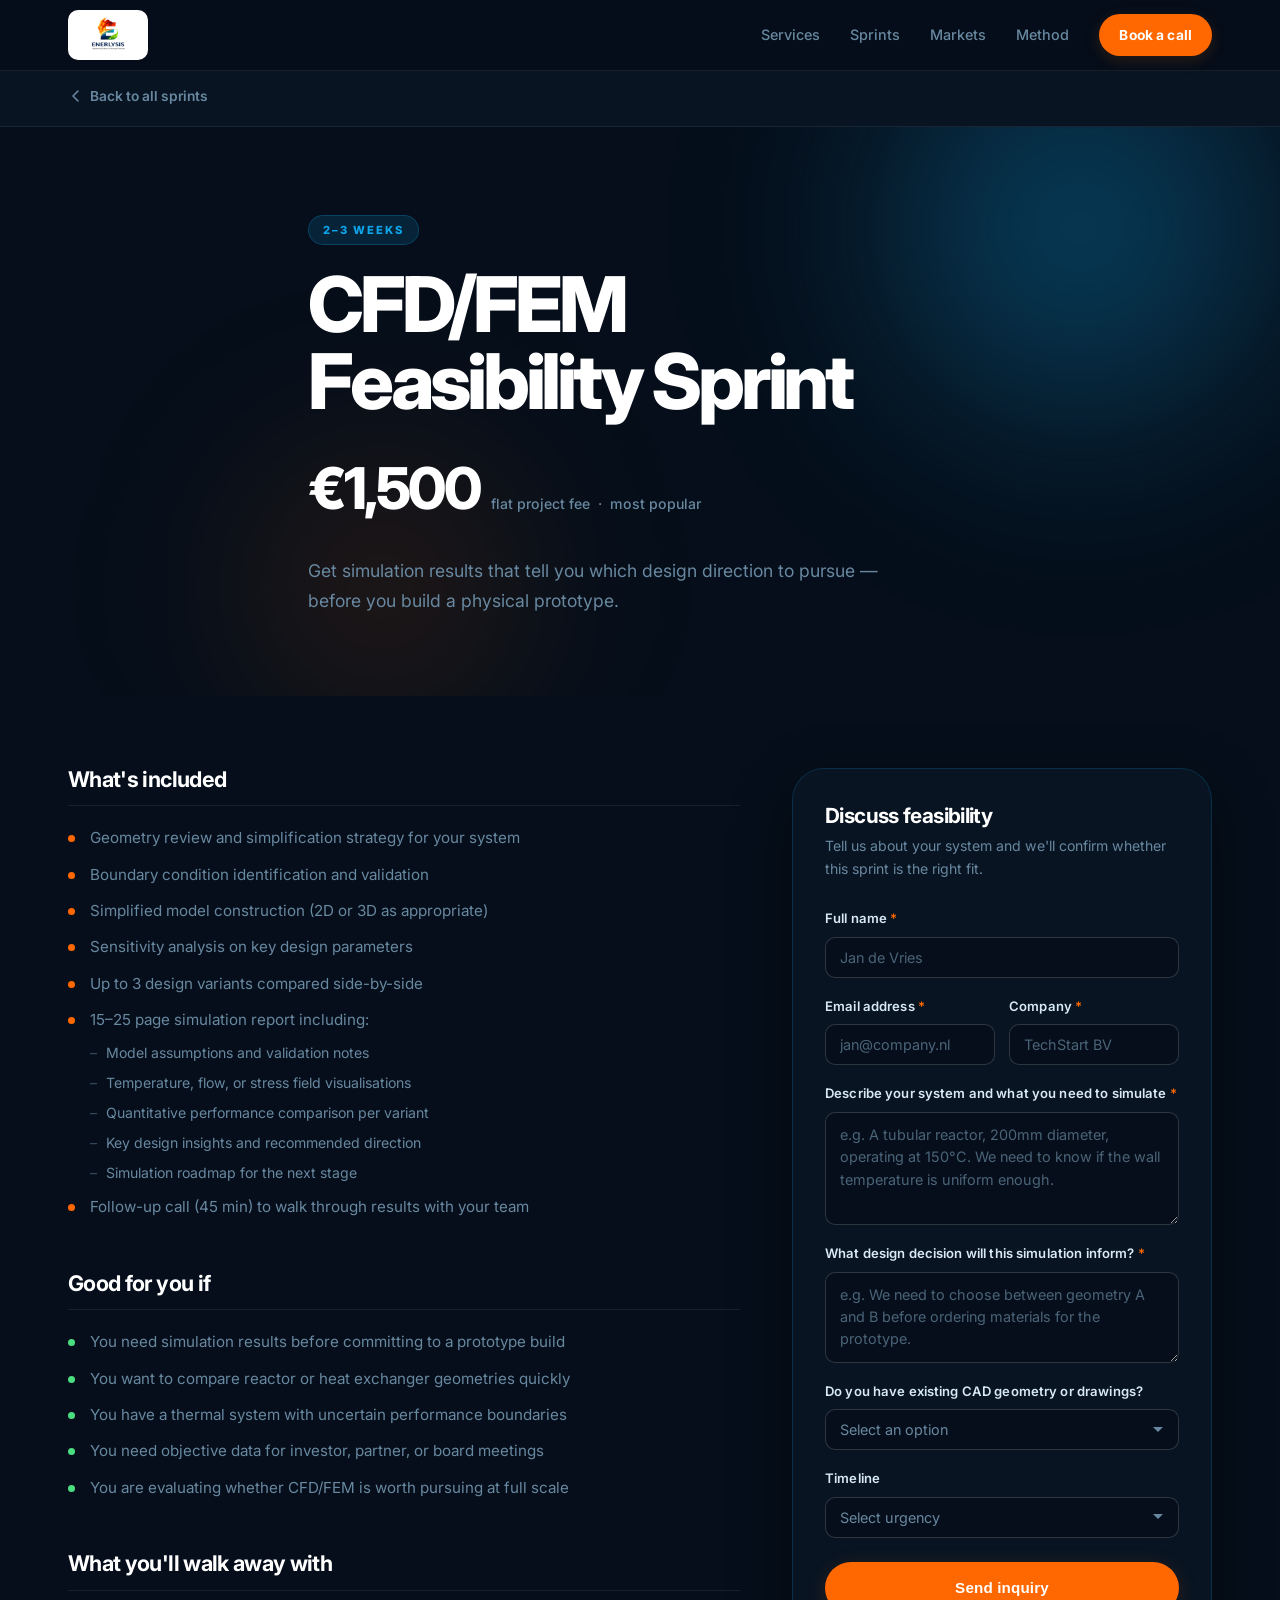
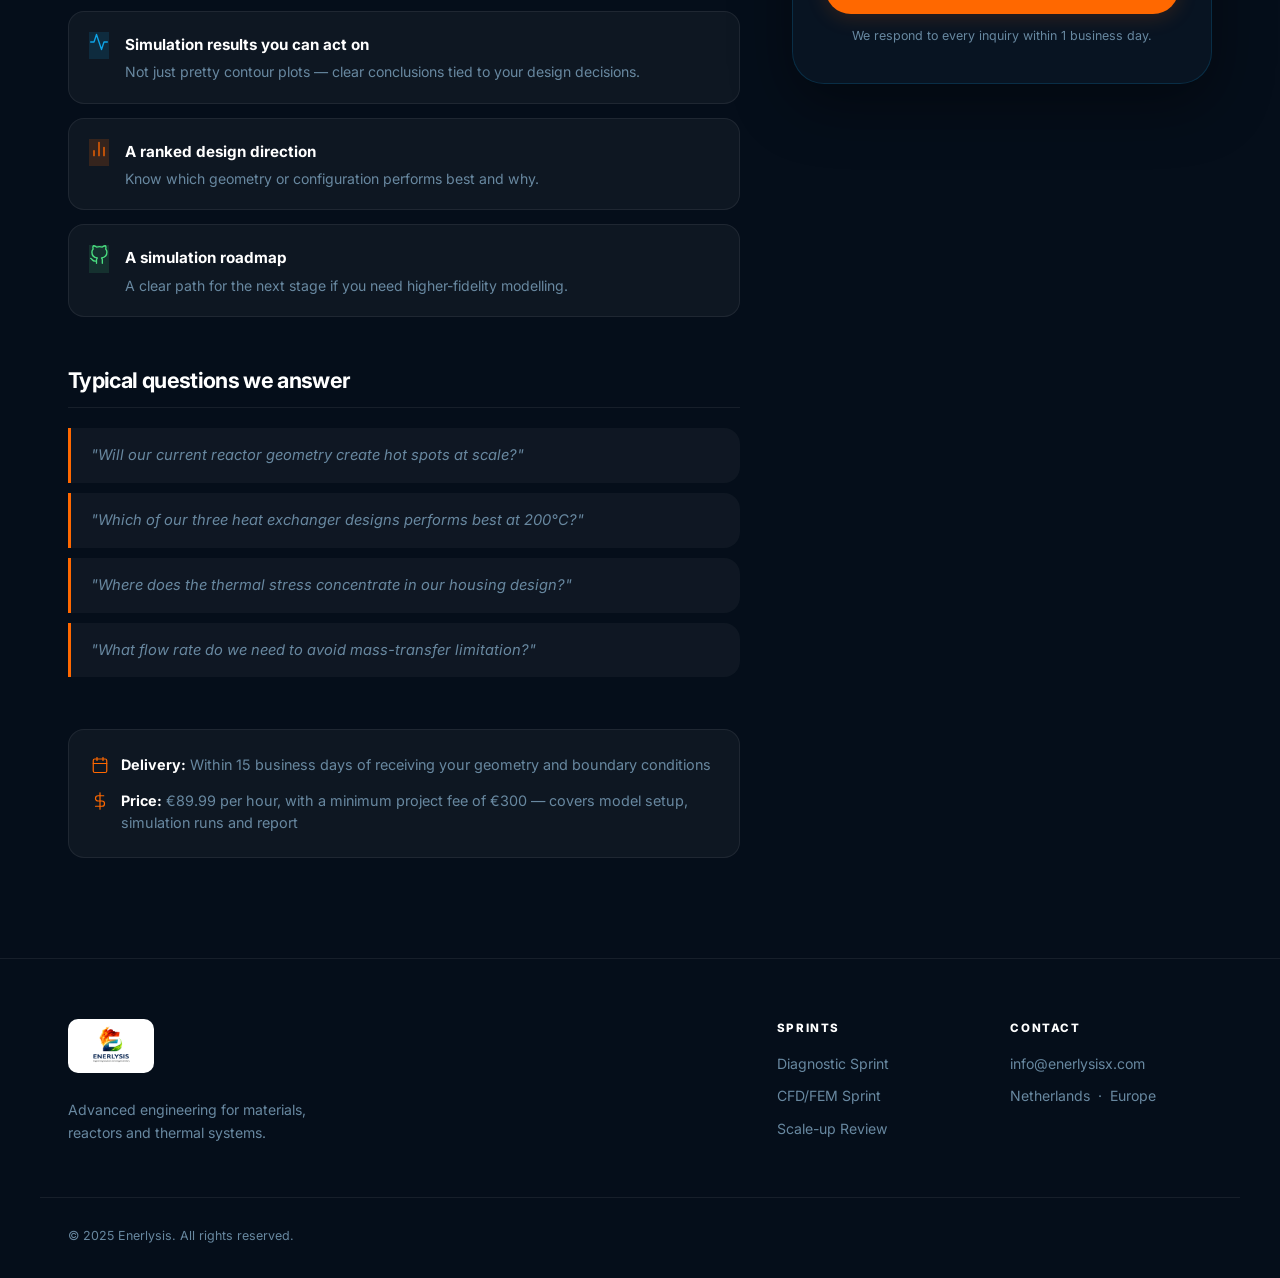
==== commit 7e11d125: "Update sprint-cfd-fem.html" ====
--- a/sprint-cfd-fem.html
+++ b/sprint-cfd-fem.html
@@ -4,7 +4,7 @@
   <meta charset="utf-8" />
   <meta name="viewport" content="width=device-width, initial-scale=1" />
   <title>CFD/FEM Feasibility Sprint | Enerlysis</title>
-  <meta name="description" content="A 2–3 week simulation sprint to evaluate your design before building a prototype. From €1,500." />
+<meta name="description" content="Evaluate your design before building a prototype with a 2–3 week CFD/FEM simulation sprint. Rates start from €89.99 per hour." />
   <link rel="canonical" href="https://enerlysis.nl/sprint-cfd-fem.html" />
   <link rel="preconnect" href="https://fonts.googleapis.com">
   <link rel="preconnect" href="https://fonts.gstatic.com" crossorigin>
@@ -147,7 +147,7 @@
             </div>
             <div class="meta-item">
               <svg width="18" height="18" viewBox="0 0 24 24" fill="none" stroke="currentColor" stroke-width="1.6" stroke-linecap="round" stroke-linejoin="round" aria-hidden="true"><line x1="12" y1="1" x2="12" y2="23"/><path d="M17 5H9.5a3.5 3.5 0 000 7h5a3.5 3.5 0 010 7H6"/></svg>
-              <span><strong>Price:</strong> €1,500 flat fee — covers model setup, simulation runs and report</span>
+              <span><strong>Price:</strong> €89.99 per hour, with a minimum project fee of €300 — covers model setup, simulation runs and report</span>
             </div>
           </div>
 
